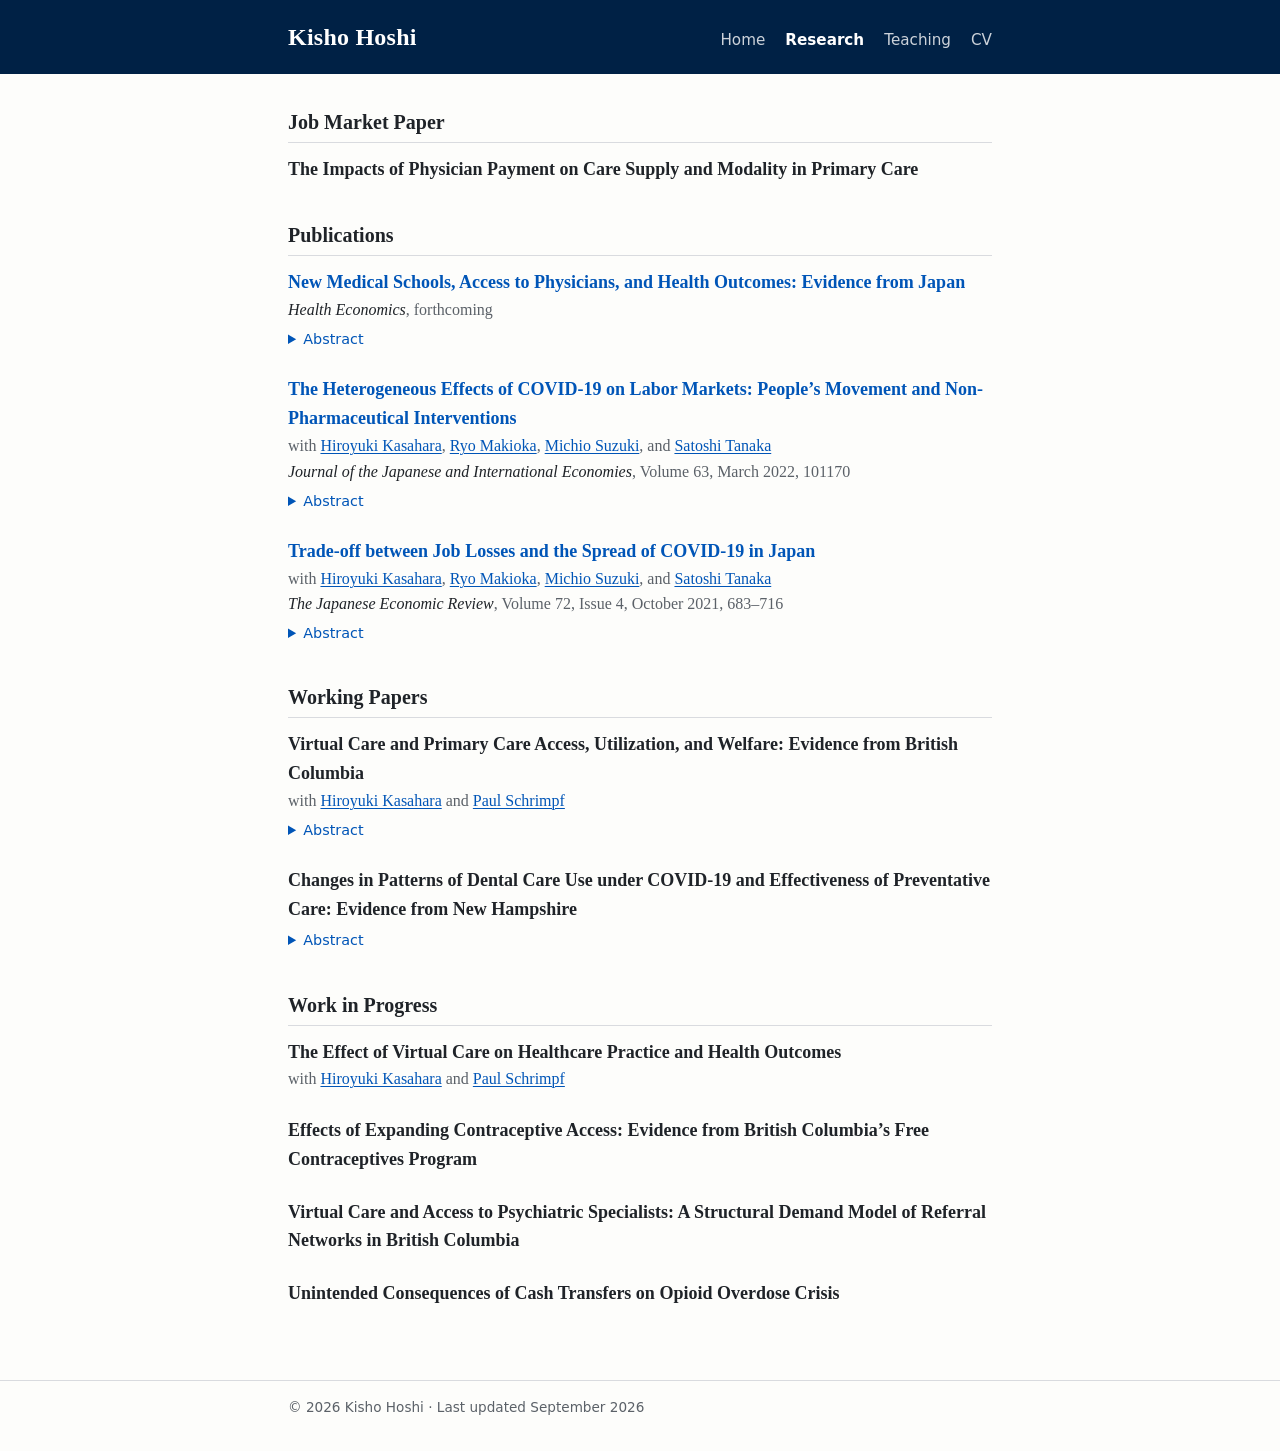
==== research.html @ 0678df51 "Initial personal academic website Home, Research, and Teaching pages with UBC colours; CV linked fro" ====
<!DOCTYPE html>
<html lang="en">
<head>
  <meta charset="utf-8">
  <meta name="viewport" content="width=device-width, initial-scale=1">
  <title>Research | Kisho Hoshi</title>
  <meta name="description" content="Research by Kisho Hoshi: job market paper, publications, working papers, and work in progress in health and labour economics.">
  <meta property="og:type" content="website">
  <meta property="og:title" content="Research | Kisho Hoshi">
  <meta property="og:description" content="Job market paper, publications, working papers, and work in progress.">
  <link rel="stylesheet" href="style.css">
  <link rel="icon" href="data:image/svg+xml,%3Csvg xmlns=%27http://www.w3.org/2000/svg%27 viewBox=%270 0 32 32%27%3E%3Crect width=%2732%27 height=%2732%27 rx=%274%27 fill=%27%23002145%27/%3E%3Ctext x=%2716%27 y=%2722%27 font-size=%2715%27 text-anchor=%27middle%27 fill=%27white%27 font-family=%27Georgia,serif%27%3EKH%3C/text%3E%3C/svg%3E">
</head>
<body>
  <header class="site-header">
    <div class="wrap">
      <a class="site-name" href="index.html">Kisho Hoshi</a>
      <nav class="site-nav" aria-label="Main">
        <a href="index.html">Home</a>
        <a href="research.html" aria-current="page">Research</a>
        <a href="teaching.html">Teaching</a>
        <a href="https://www.dropbox.com/scl/fi/7y6tyribtcp6hqrjc3jj2/Hoshi_CV_Academic_2026.pdf?rlkey=7yz98etiu8wf5c237upot009i&amp;raw=1">CV</a>
      </nav>
    </div>
  </header>

  <main>
    <h1 class="visually-hidden">Research</h1>
    <div class="wrap">
      <h2>Job Market Paper</h2>
      <div class="paper">
        <span class="paper-title">The Impacts of Physician Payment on Care Supply and Modality in Primary Care</span>
      </div>

      <h2>Publications</h2>

      <div class="paper">
        <a class="paper-title" href="https://doi.org/10.1002/hec.70132">New Medical Schools, Access to Physicians, and Health Outcomes: Evidence from Japan</a>
        <span class="paper-meta"><em>Health Economics</em>, forthcoming</span>
        <details>
          <summary>Abstract</summary>
          <p>We analyse the impact of the construction of medical schools and associated university hospitals in Japan
            during the 1970s, which was primarily driven by &lsquo;One Prefecture, One Medical School Policy&rsquo; (OPOMS).
            We find that the number of physicians increased significantly in prefectures where a medical school was built,
            and this effect persisted for more than 20 years. Moreover, we uncover suggestive evidence that the
            establishment of university hospitals may lead to a reduction in the overall mortality rate, especially among
            the elderly. Our results also indicate that the improvement in health outcomes is likely attributed to access
            to high-quality care resulting from the opening of university hospitals, rather than an overall increase in
            the utilisation of healthcare services.</p>
        </details>
      </div>

      <div class="paper">
        <a class="paper-title" href="https://doi.org/10.1016/j.jjie.2021.101170">The Heterogeneous Effects of COVID-19 on Labor Markets: People&rsquo;s Movement and Non-Pharmaceutical Interventions</a>
        <span class="paper-meta">with <a href="https://hkasahar.github.io/">Hiroyuki Kasahara</a>,
          <a href="https://sites.google.com/view/ryomakioka/">Ryo Makioka</a>,
          <a href="https://sites.google.com/site/suzukimichiosite/">Michio Suzuki</a>, and
          <a href="https://econtanaka.github.io/">Satoshi Tanaka</a></span>
        <span class="paper-meta"><em>Journal of the Japanese and International Economies</em>, Volume 63, March 2022, 101170</span>
        <details>
          <summary>Abstract</summary>
          <p>The paper investigates the heterogeneous effect of a policy-induced decline in people&rsquo;s mobility on the
            Japanese labor market outcome during the early COVID-19 period. Regressing individual-level labor market
            outcomes on prefecture-level mobility changes using policy stringency index as an instrument, our two-stage
            least squares estimator presents the following findings. First, the number of people absent from work
            increased for all groups of individuals, but the magnitude was greater for workers with non-regular
            employment status, low-educated people, females especially with children, and those aged 31 to 45 years.
            Second, while work hours decreased for most groups, the magnitude was especially greater for business owners
            without employees and those aged 31 to 45. Third, the negative effect on unemployment was statistically
            significant for older males who worked as regular workers in the previous year. The impact was particularly
            considerable for those aged 60 and 65, thus suggesting that they lost their re-employment opportunity due to
            COVID-19. Fourth, all these adverse effects were greater for people working in service and sales occupations.
            Fifth, a counterfactual experiment of more stringent policies indicates that while an average worker would
            lose JPY 3857 in weekly earnings by shortening their work hours, the weekly loss for those aged 31 to 45
            years and working in service and sales occupations would be about JPY 13,842.</p>
        </details>
      </div>

      <div class="paper">
        <a class="paper-title" href="https://doi.org/10.1007/s42973-021-00092-w">Trade-off between Job Losses and the Spread of COVID-19 in Japan</a>
        <span class="paper-meta">with <a href="https://hkasahar.github.io/">Hiroyuki Kasahara</a>,
          <a href="https://sites.google.com/view/ryomakioka/">Ryo Makioka</a>,
          <a href="https://sites.google.com/site/suzukimichiosite/">Michio Suzuki</a>, and
          <a href="https://econtanaka.github.io/">Satoshi Tanaka</a></span>
        <span class="paper-meta"><em>The Japanese Economic Review</em>, Volume 72, Issue 4, October 2021, 683&ndash;716</span>
        <details>
          <summary>Abstract</summary>
          <p>This paper quantitatively analyzes the trade-off between job losses and the spread of COVID-19 in Japan. We
            derive an empirical specification from the social planner&rsquo;s resource constraint under the susceptible,
            infected, recovered, and deaths (SIRD) model and estimate how job losses and the case growth rate are related
            to people&rsquo;s mobility using the Japanese prefecture-level panel data on confirmed cases, involuntary job
            losses, people&rsquo;s mobility, and teleworkability. Our findings are summarized as follows. First, we find
            that a decrease in mobility driven by containment policies is associated with an increase in involuntary job
            separations, but the high teleworkability mitigates the negative effect of decreased mobility on job losses.
            Second, estimating how the case growth is related to people&rsquo;s mobility and past cases, we find that the
            case growth rate is positively related to an increase in people&rsquo;s mobility but negatively associated
            with past confirmed cases. Third, using these estimates, we provide a quantitative analysis of the trade-off
            between job losses and the number of confirmed cases. Taking Tokyo in July 2020 as a benchmark, we find that
            the cost of saving 1 job per month is 2.3 more confirmed cases per month in the short run of 1 month. When we
            consider a trade-off for 3 months from July to September of 2020, protecting 1 job per month requires 6.6
            more confirmed cases per month. Therefore, the trade-off becomes worse substantially in the longer run of 3
            months, reflecting the exponential case growth when the people&rsquo;s mobility is high.</p>
        </details>
      </div>

      <h2>Working Papers</h2>

      <div class="paper">
        <span class="paper-title">Virtual Care and Primary Care Access, Utilization, and Welfare: Evidence from British Columbia</span>
        <span class="paper-meta">with <a href="https://hkasahar.github.io/">Hiroyuki Kasahara</a> and
          <a href="https://faculty.arts.ubc.ca/pschrimpf/">Paul Schrimpf</a></span>
        <details>
          <summary>Abstract</summary>
          <p>We investigate the impact of virtual care adoption on primary care accessibility, utilisation, and patient
            welfare using administrative claims data from British Columbia (2018&ndash;2022). We document four main
            findings. First, virtual care is associated with increased visit frequency for established patients
            (intensive margin) but is uncorrelated with patient participation (extensive margin). Second, virtual visits
            occur at significantly greater distances than in-person interactions, exhibiting first-order stochastic
            dominance even within fixed patient-provider pairs. Third, we find that females, working-age adults, and
            residents of rural areas with strong metropolitan ties derive the largest relative increase in visits.
            Finally, estimating welfare implications via an opportunity cost framework, we show that welfare gains are
            spatially heterogeneous, favouring non-metropolitan residents. This suggests the technology primarily
            benefits those facing the highest physical access barriers.</p>
        </details>
      </div>

      <div class="paper">
        <span class="paper-title">Changes in Patterns of Dental Care Use under COVID-19 and Effectiveness of Preventative Care: Evidence from New Hampshire</span>
        <details>
          <summary>Abstract</summary>
          <p>We investigate the changes in dental care use patterns in Covid-19 and analyze the effectiveness of
            preventative care on cavities using foot traffic data from Safegraph and the public claims data in New
            Hampshire. We find the number of claims decreased by around 10% on average after the spread of Covid, but
            they went back to the level before Covid in 2021. We also find some comprehensive preventative care was
            replaced with the focused care during Covid. Finally, we find that a 1% decrease in the number of
            preventative care claims is related to a 21% increase in the number of cavity claims.</p>
        </details>
      </div>

      <h2>Work in Progress</h2>

      <div class="paper">
        <span class="paper-title">The Effect of Virtual Care on Healthcare Practice and Health Outcomes</span>
        <span class="paper-meta">with <a href="https://hkasahar.github.io/">Hiroyuki Kasahara</a> and
          <a href="https://faculty.arts.ubc.ca/pschrimpf/">Paul Schrimpf</a></span>
      </div>

      <div class="paper">
        <span class="paper-title">Effects of Expanding Contraceptive Access: Evidence from British Columbia&rsquo;s Free Contraceptives Program</span>
      </div>

      <div class="paper">
        <span class="paper-title">Virtual Care and Access to Psychiatric Specialists: A Structural Demand Model of Referral Networks in British Columbia</span>
      </div>

      <div class="paper">
        <span class="paper-title">Unintended Consequences of Cash Transfers on Opioid Overdose Crisis</span>
      </div>
    </div>
  </main>

  <footer class="site-footer">
    <div class="wrap">&copy; 2026 Kisho Hoshi &middot; Last updated September 2026</div>
  </footer>
</body>
</html>
---- style.css ----
/* Kisho Hoshi - personal academic website */

:root {
  --bg: #fdfdfb;
  --text: #1f2328;
  --muted: #5b6168;
  --ubc-blue: #002145;         /* UBC primary (brand.ubc.ca) */
  --accent: #0055b7;           /* UBC secondary blue, PMS 2935 */
  --accent-hover: #002145;
  --rule: #d9dbdf;
  --font-serif: "Iowan Old Style", "Palatino Linotype", Palatino, "Book Antiqua", Georgia, serif;
  --font-sans: system-ui, -apple-system, "Segoe UI", Roboto, "Helvetica Neue", Arial, sans-serif;
  color-scheme: light;
}

@media (prefers-color-scheme: dark) {
  :root {
    --bg: #16181c;
    --text: #e4e6ea;
    --muted: #a0a6ad;
    --accent: #6ec4e8;         /* lighter UBC secondary blue, readable on dark */
    --accent-hover: #97d4e9;
    --rule: #33373e;
    color-scheme: dark;
  }
}

*, *::before, *::after { box-sizing: border-box; }

html { -webkit-text-size-adjust: 100%; }

body {
  margin: 0;
  background: var(--bg);
  color: var(--text);
  font-family: var(--font-serif);
  font-size: 1.125rem;
  line-height: 1.6;
}

.wrap {
  max-width: 46rem;
  margin: 0 auto;
  padding: 0 1rem;
}

a { color: var(--accent); text-decoration: none; }
a:hover, a:focus-visible { color: var(--accent-hover); text-decoration: underline; }

/* ---------- header and navigation ---------- */

/* UBC Blue band with white text, in both light and dark mode */
.site-header {
  background: var(--ubc-blue);
  padding: 1.1rem 0;
}

.site-header .wrap {
  display: flex;
  flex-wrap: wrap;
  align-items: baseline;
  justify-content: space-between;
  gap: 0.5rem 1.5rem;
}

.site-name {
  font-size: 1.5rem;
  font-weight: 600;
  color: #ffffff;
  letter-spacing: 0.01em;
}
.site-name:hover, .site-name:focus-visible { color: #ffffff; text-decoration: none; }

.site-nav {
  display: flex;
  flex-wrap: wrap;
  gap: 0.25rem 1.25rem;
  font-family: var(--font-sans);
  font-size: 0.95rem;
}
.site-nav a { color: rgba(255, 255, 255, 0.8); }
.site-nav a:hover, .site-nav a:focus-visible { color: #ffffff; }
.site-nav a[aria-current="page"] { color: #ffffff; font-weight: 600; }
.site-header a:focus-visible { outline: 2px solid #ffffff; outline-offset: 3px; }
/* on a dark page the navy band needs an edge to stand out */
@media (prefers-color-scheme: dark) {
  .site-header { border-bottom: 2px solid #0055b7; }
}

/* ---------- main content ---------- */

main { padding: 2rem 0 3rem; }

h1 { font-size: 2rem; line-height: 1.2; margin: 0 0 0.25rem; }
h2 {
  font-size: 1.25rem;
  margin: 2.25rem 0 0.75rem;
  padding-bottom: 0.25rem;
  border-bottom: 1px solid var(--rule);
}
main > .wrap > h2:first-child { margin-top: 0; }

p { margin: 0 0 1rem; }

/* page heading for screen readers on pages whose visible headings start at h2 */
.visually-hidden {
  position: absolute;
  width: 1px;
  height: 1px;
  margin: -1px;
  padding: 0;
  overflow: hidden;
  clip: rect(0 0 0 0);
  white-space: nowrap;
  border: 0;
}

.subtitle { color: var(--muted); margin: 0 0 1.25rem; }

/* home page: photo beside intro when a photo is present */
.profile {
  display: flex;
  gap: 1.75rem;
  align-items: flex-start;
}
.profile img {
  width: 11rem;
  height: auto;
  border-radius: 4px;
  flex-shrink: 0;
}
@media (max-width: 36rem) {
  .profile { flex-direction: column; }
  .profile img { width: 9rem; }
}

.jm-note { font-weight: 700; }

/* ---------- research entries ---------- */

.paper { margin: 0 0 1.5rem; }
.paper-title { font-weight: 600; display: block; width: fit-content; }
.paper-meta { display: block; color: var(--muted); font-size: 1rem; }
.paper-meta em { color: var(--text); }
/* links inside running text are underlined, not told apart by colour alone */
.paper-meta a, main p a { text-decoration: underline; text-decoration-thickness: 1px; text-underline-offset: 0.15em; }

details { margin-top: 0.35rem; font-size: 1rem; }
summary {
  cursor: pointer;
  font-family: var(--font-sans);
  font-size: 0.9rem;
  color: var(--accent);
  width: fit-content;
}
details p { margin: 0.5rem 0 0; text-align: justify; hyphens: auto; }

/* ---------- teaching ---------- */

h3 { font-size: 1.05rem; margin: 1.5rem 0 0.25rem; }
.role { color: var(--muted); font-style: italic; margin: 0 0 0.5rem; }

.course-list { list-style: none; padding: 0; margin: 0 0 1rem; }
.course-list li {
  display: flex;
  justify-content: space-between;
  gap: 1rem;
  padding: 0.3rem 0;
  border-bottom: 1px dotted var(--rule);
}
.course-list .term { color: var(--muted); text-align: right; white-space: nowrap; }
@media (max-width: 36rem) {
  .course-list li { flex-direction: column; gap: 0; }
  .course-list .term { text-align: left; white-space: normal; }
}

/* ---------- footer ---------- */

.site-footer {
  border-top: 1px solid var(--rule);
  padding: 1rem 0 2rem;
  font-family: var(--font-sans);
  font-size: 0.85rem;
  color: var(--muted);
}
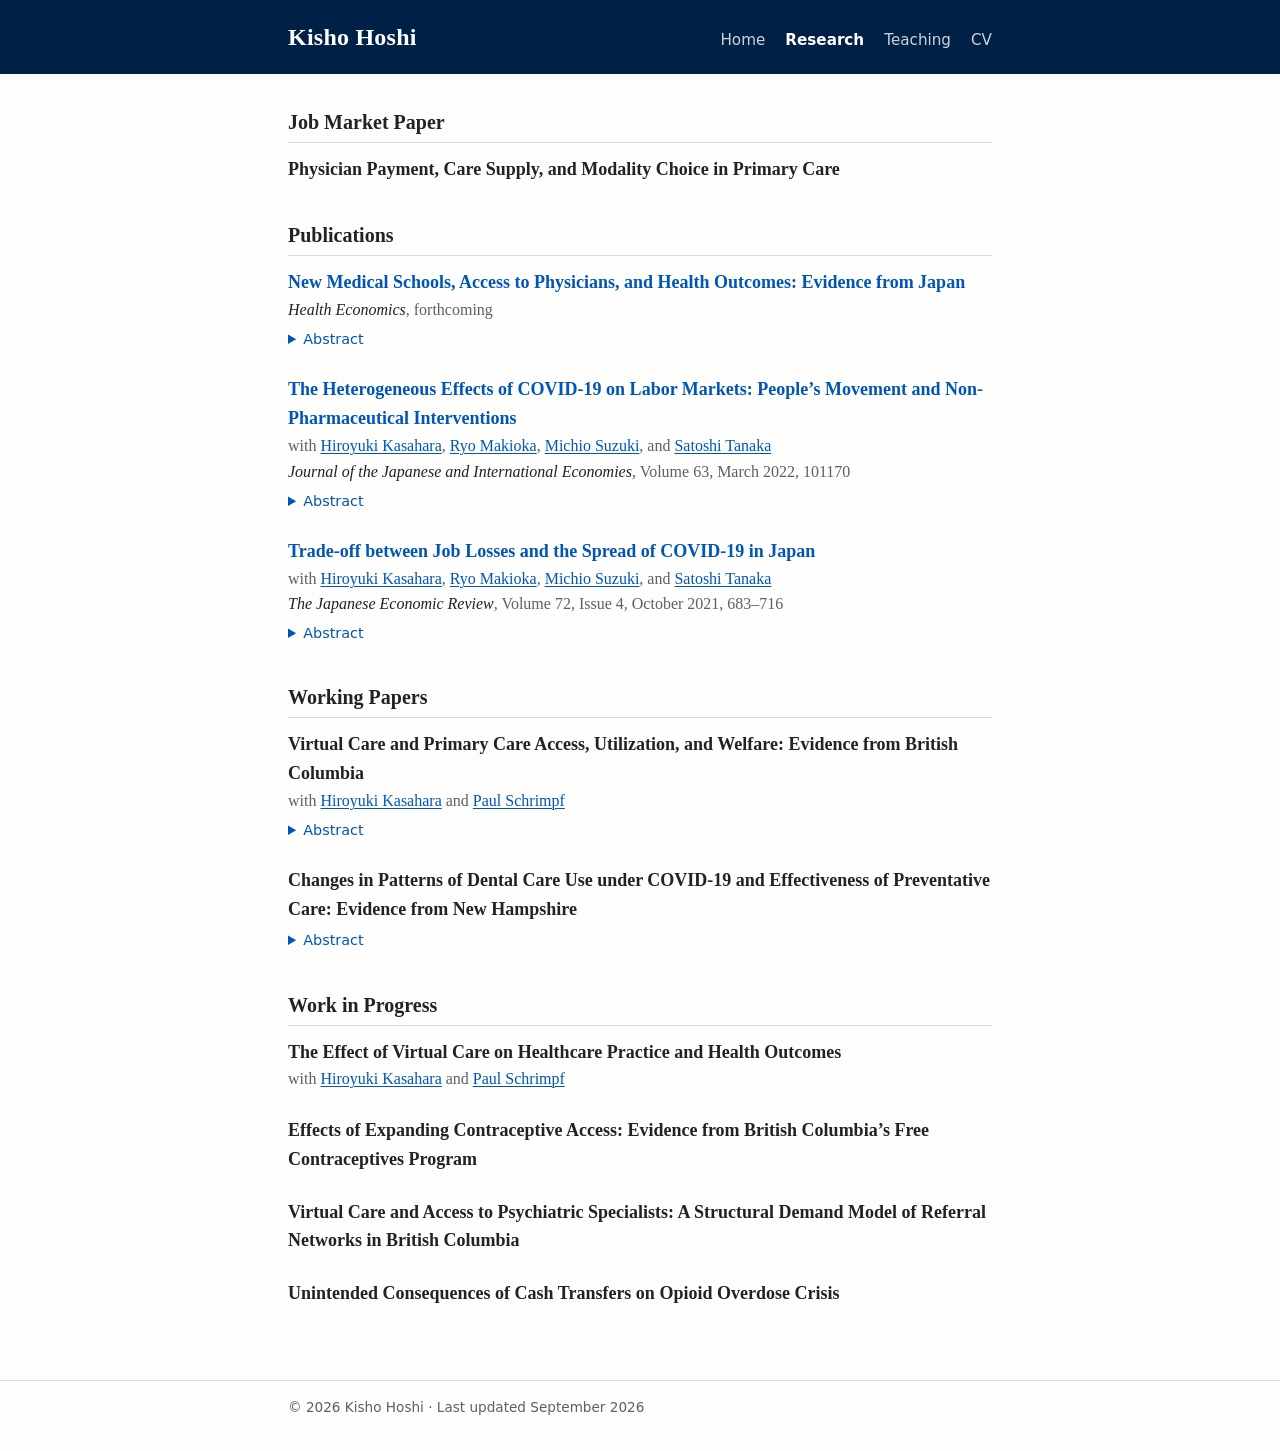
==== commit ba0e7305: "Update job market paper title Co-Authored-By: Claude Opus 5.5 <noreply@anthropic.com>" ====
--- a/research.html
+++ b/research.html
@@ -29,7 +29,7 @@
     <div class="wrap">
       <h2>Job Market Paper</h2>
       <div class="paper">
-        <span class="paper-title">The Impacts of Physician Payment on Care Supply and Modality in Primary Care</span>
+        <span class="paper-title">Physician Payment, Care Supply, and Modality Choice in Primary Care</span>
       </div>
 
       <h2>Publications</h2>
